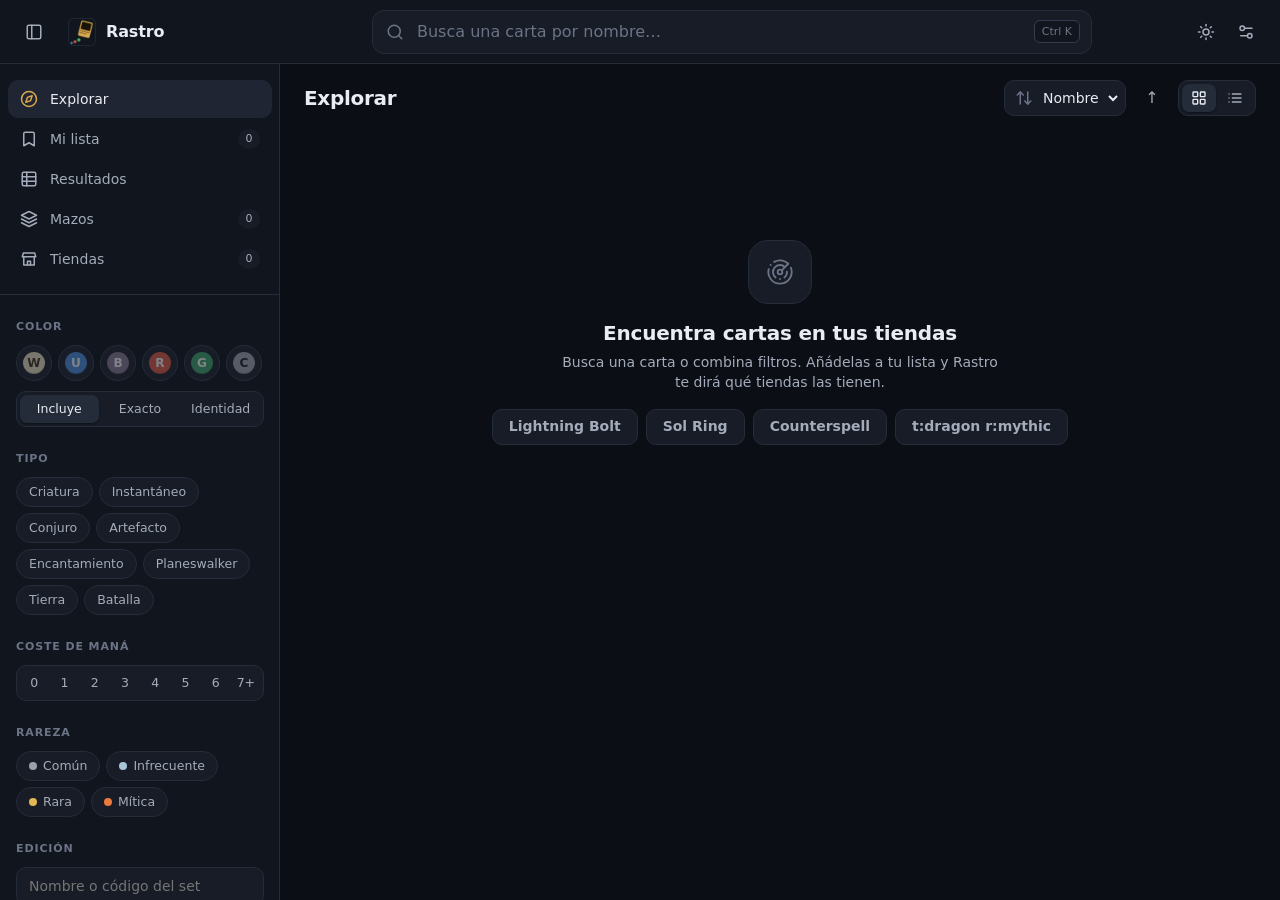
==== ui/index.html @ b7dc813c "Rastro 1.0.0 Desktop app to search Magic cards in specific Cardmarket shops and compare prices: card" ====
<!doctype html>
<html lang="es" data-theme="dark">
<head>
<meta charset="utf-8">
<meta name="viewport" content="width=device-width, initial-scale=1">
<title>Rastro</title>
<link rel="icon" href="logo.png">
<link rel="stylesheet" href="theme.css">
<link rel="stylesheet" href="app.css">
</head>
<body>

<!-- Iconos lineales (estilo Lucide, trazo 2) -->
<svg width="0" height="0" style="position:absolute" aria-hidden="true">
  <defs>
    <symbol id="i-search" viewBox="0 0 24 24"><circle cx="11" cy="11" r="8"/><path d="m21 21-4.3-4.3"/></symbol>
    <symbol id="i-x" viewBox="0 0 24 24"><path d="M18 6 6 18"/><path d="m6 6 12 12"/></symbol>
    <symbol id="i-plus" viewBox="0 0 24 24"><path d="M5 12h14"/><path d="M12 5v14"/></symbol>
    <symbol id="i-check" viewBox="0 0 24 24"><path d="M20 6 9 17l-5-5"/></symbol>
    <symbol id="i-grid" viewBox="0 0 24 24"><rect width="7" height="7" x="3" y="3" rx="1"/><rect width="7" height="7" x="14" y="3" rx="1"/><rect width="7" height="7" x="14" y="14" rx="1"/><rect width="7" height="7" x="3" y="14" rx="1"/></symbol>
    <symbol id="i-list" viewBox="0 0 24 24"><path d="M8 6h13"/><path d="M8 12h13"/><path d="M8 18h13"/><path d="M3 6h.01"/><path d="M3 12h.01"/><path d="M3 18h.01"/></symbol>
    <symbol id="i-sun" viewBox="0 0 24 24"><circle cx="12" cy="12" r="4"/><path d="M12 2v2"/><path d="M12 20v2"/><path d="m4.93 4.93 1.41 1.41"/><path d="m17.66 17.66 1.41 1.41"/><path d="M2 12h2"/><path d="M20 12h2"/><path d="m6.34 17.66-1.41 1.41"/><path d="m19.07 4.93-1.41 1.41"/></symbol>
    <symbol id="i-moon" viewBox="0 0 24 24"><path d="M12 3a6 6 0 0 0 9 9 9 9 0 1 1-9-9Z"/></symbol>
    <symbol id="i-panel" viewBox="0 0 24 24"><rect width="18" height="18" x="3" y="3" rx="2"/><path d="M9 3v18"/></symbol>
    <symbol id="i-compass" viewBox="0 0 24 24"><circle cx="12" cy="12" r="10"/><path d="m16.24 7.76-2.12 6.36-6.36 2.12 2.12-6.36 6.36-2.12z"/></symbol>
    <symbol id="i-bookmark" viewBox="0 0 24 24"><path d="m19 21-7-4-7 4V5a2 2 0 0 1 2-2h10a2 2 0 0 1 2 2v16z"/></symbol>
    <symbol id="i-store" viewBox="0 0 24 24"><path d="M3 9h18l-1.5-5h-15z"/><path d="M5 9v11h14V9"/><path d="M10 20v-5h4v5"/></symbol>
    <symbol id="i-external" viewBox="0 0 24 24"><path d="M15 3h6v6"/><path d="M10 14 21 3"/><path d="M18 13v6a2 2 0 0 1-2 2H5a2 2 0 0 1-2-2V8a2 2 0 0 1 2-2h6"/></symbol>
    <symbol id="i-wifi-off" viewBox="0 0 24 24"><path d="M12 20h.01"/><path d="M8.5 16.43a5 5 0 0 1 7 0"/><path d="M2 8.82a15 15 0 0 1 4.17-2.65"/><path d="M10.66 5c4.01-.36 8.14.9 11.34 3.76"/><path d="M16.85 11.25a10 10 0 0 1 2.22 1.68"/><path d="M5 13a10 10 0 0 1 5.24-2.76"/><path d="m2 2 20 20"/></symbol>
    <symbol id="i-search-x" viewBox="0 0 24 24"><path d="m13.5 8.5-5 5"/><path d="m8.5 8.5 5 5"/><circle cx="11" cy="11" r="8"/><path d="m21 21-4.3-4.3"/></symbol>
    <symbol id="i-flip" viewBox="0 0 24 24"><path d="M3 12a9 9 0 0 1 9-9 9.75 9.75 0 0 1 6.74 2.74L21 8"/><path d="M21 3v5h-5"/><path d="M21 12a9 9 0 0 1-9 9 9.75 9.75 0 0 1-6.74-2.74L3 16"/><path d="M8 16H3v5"/></symbol>
    <symbol id="i-sort" viewBox="0 0 24 24"><path d="m21 16-4 4-4-4"/><path d="M17 20V4"/><path d="m3 8 4-4 4 4"/><path d="M7 4v16"/></symbol>
    <symbol id="i-download" viewBox="0 0 24 24"><path d="M12 15V3"/><path d="M21 15v4a2 2 0 0 1-2 2H5a2 2 0 0 1-2-2v-4"/><path d="m7 10 5 5 5-5"/></symbol>
    <symbol id="i-trash" viewBox="0 0 24 24"><path d="M3 6h18"/><path d="M19 6v14a2 2 0 0 1-2 2H7a2 2 0 0 1-2-2V6"/><path d="M8 6V4a2 2 0 0 1 2-2h4a2 2 0 0 1 2 2v2"/></symbol>
    <symbol id="i-table" viewBox="0 0 24 24"><rect width="18" height="18" x="3" y="3" rx="2"/><path d="M3 9h18"/><path d="M3 15h18"/><path d="M9 3v18"/></symbol>
    <symbol id="i-clipboard" viewBox="0 0 24 24"><rect width="8" height="4" x="8" y="2" rx="1"/><path d="M16 4h2a2 2 0 0 1 2 2v14a2 2 0 0 1-2 2H6a2 2 0 0 1-2-2V6a2 2 0 0 1 2-2h2"/></symbol>
    <symbol id="i-alert" viewBox="0 0 24 24"><path d="m21.73 18-8-14a2 2 0 0 0-3.48 0l-8 14A2 2 0 0 0 4 21h16a2 2 0 0 0 1.73-3"/><path d="M12 9v4"/><path d="M12 17h.01"/></symbol>
    <symbol id="i-camera" viewBox="0 0 24 24"><path d="M14.5 4h-5L7 7H4a2 2 0 0 0-2 2v9a2 2 0 0 0 2 2h16a2 2 0 0 0 2-2V9a2 2 0 0 0-2-2h-3l-2.5-3z"/><circle cx="12" cy="13" r="3"/></symbol>
    <symbol id="i-settings" viewBox="0 0 24 24"><path d="M20 7h-9"/><path d="M14 17H5"/><circle cx="17" cy="17" r="3"/><circle cx="7" cy="7" r="3"/></symbol>
    <symbol id="i-layers" viewBox="0 0 24 24"><path d="m12 2 10 5-10 5L2 7z"/><path d="m2 17 10 5 10-5"/><path d="m2 12 10 5 10-5"/></symbol>
    <symbol id="i-radar" viewBox="0 0 24 24"><path d="M19.07 4.93A10 10 0 0 0 6.99 3.34"/><path d="M4 6h.01"/><path d="M2.29 9.62A10 10 0 1 0 21.31 8.35"/><path d="M16.24 7.76A6 6 0 1 0 8.23 16.67"/><path d="M12 18h.01"/><path d="M17.99 11.66A6 6 0 0 1 15.77 16.67"/><circle cx="12" cy="12" r="2"/><path d="m13.41 10.59 5.66-5.66"/></symbol>
  </defs>
</svg>

<header class="topbar">
  <button class="icon-btn" id="btnSidebar" title="Mostrar/ocultar filtros"><svg class="ic"><use href="#i-panel"/></svg></button>
  <div class="brand">
    <img class="brand-mark" src="logo.png" alt="" aria-hidden="true">
    <span class="brand-name">Rastro</span>
  </div>

  <div class="search" id="search">
    <svg class="ic search-ic"><use href="#i-search"/></svg>
    <input id="q" type="text" autocomplete="off" spellcheck="false"
           placeholder="Busca una carta por nombre…" aria-label="Buscar carta" role="combobox"
           aria-expanded="false" aria-controls="suggest">
    <button class="icon-btn sm" id="qClear" title="Borrar" hidden><svg class="ic"><use href="#i-x"/></svg></button>
    <kbd class="kbd">Ctrl K</kbd>
    <ul class="suggest" id="suggest" role="listbox" hidden></ul>
  </div>

  <div class="top-actions">
    <button class="icon-btn" id="btnTheme" title="Cambiar tema"><svg class="ic"><use href="#i-sun"/></svg></button>
    <button class="icon-btn" id="btnOptions" title="Opciones"><svg class="ic"><use href="#i-settings"/></svg></button>
  </div>
</header>

<div class="layout" id="layout">
  <aside class="sidebar" id="sidebar">
    <nav class="nav">
      <button class="nav-item active" data-view="explore"><svg class="ic"><use href="#i-compass"/></svg>Explorar</button>
      <button class="nav-item" data-view="list"><svg class="ic"><use href="#i-bookmark"/></svg>Mi lista<span class="count" id="countList">0</span></button>
      <button class="nav-item" data-view="results"><svg class="ic"><use href="#i-table"/></svg>Resultados</button>
      <button class="nav-item" data-view="decks"><svg class="ic"><use href="#i-layers"/></svg>Mazos<span class="count" id="countDecks">0</span></button>
      <button class="nav-item" data-view="shops"><svg class="ic"><use href="#i-store"/></svg>Tiendas<span class="count" id="countShops">0</span></button>
    </nav>

    <div class="filters" id="filters">
      <section class="f-group">
        <h3>Color</h3>
        <div class="mana-toggles" id="fColor">
          <button class="mana-btn" data-v="w" title="Blanco"><span class="pip pip-w">W</span></button>
          <button class="mana-btn" data-v="u" title="Azul"><span class="pip pip-u">U</span></button>
          <button class="mana-btn" data-v="b" title="Negro"><span class="pip pip-b">B</span></button>
          <button class="mana-btn" data-v="r" title="Rojo"><span class="pip pip-r">R</span></button>
          <button class="mana-btn" data-v="g" title="Verde"><span class="pip pip-g">G</span></button>
          <button class="mana-btn" data-v="c" title="Incoloro"><span class="pip pip-c">C</span></button>
        </div>
        <div class="seg" id="fColorMode">
          <button data-v="incl" class="on" title="Tiene al menos estos colores">Incluye</button>
          <button data-v="exact" title="Exactamente estos colores">Exacto</button>
          <button data-v="id" title="Identidad de color dentro de estos (Commander)">Identidad</button>
        </div>
      </section>

      <section class="f-group">
        <h3>Tipo</h3>
        <div class="chips-select" id="fType">
          <button data-v="creature">Criatura</button>
          <button data-v="instant">Instantáneo</button>
          <button data-v="sorcery">Conjuro</button>
          <button data-v="artifact">Artefacto</button>
          <button data-v="enchantment">Encantamiento</button>
          <button data-v="planeswalker">Planeswalker</button>
          <button data-v="land">Tierra</button>
          <button data-v="battle">Batalla</button>
        </div>
      </section>

      <section class="f-group">
        <h3>Coste de maná</h3>
        <div class="seg cmc" id="fCmc">
          <button data-v="0">0</button><button data-v="1">1</button><button data-v="2">2</button>
          <button data-v="3">3</button><button data-v="4">4</button><button data-v="5">5</button>
          <button data-v="6">6</button><button data-v="7">7+</button>
        </div>
      </section>

      <section class="f-group">
        <h3>Rareza</h3>
        <div class="chips-select" id="fRarity">
          <button data-v="c"><i class="rdot rar-common"></i>Común</button>
          <button data-v="u"><i class="rdot rar-uncommon"></i>Infrecuente</button>
          <button data-v="r"><i class="rdot rar-rare"></i>Rara</button>
          <button data-v="m"><i class="rdot rar-mythic"></i>Mítica</button>
        </div>
      </section>

      <section class="f-group">
        <h3>Edición</h3>
        <input class="field" id="fSet" list="setList" placeholder="Nombre o código del set">
        <datalist id="setList"></datalist>
      </section>

      <section class="f-group">
        <h3>Legal en formato</h3>
        <select class="field" id="fFormat">
          <option value="">Cualquiera</option>
          <option value="standard">Standard</option>
          <option value="pioneer">Pioneer</option>
          <option value="modern">Modern</option>
          <option value="legacy">Legacy</option>
          <option value="vintage">Vintage</option>
          <option value="commander">Commander</option>
          <option value="pauper">Pauper</option>
        </select>
      </section>
    </div>

    <div class="filters" id="offerFilters" hidden>
      <p class="f-note">Se aplican a todas las cartas de tu lista al buscar en tiendas.</p>
      <section class="f-group">
        <h3>Idioma</h3>
        <div class="chips-select" id="oLang">
          <button data-v="es">Español</button>
          <button data-v="en">Inglés</button>
          <button data-v="fr">Francés</button>
          <button data-v="de">Alemán</button>
          <button data-v="it">Italiano</button>
          <button data-v="pt">Portugués</button>
          <button data-v="ja">Japonés</button>
        </div>
      </section>
      <section class="f-group">
        <h3>Estado mínimo</h3>
        <div class="seg" id="oCond">
          <button data-v="" class="on">Todos</button><button data-v="NM" title="Near Mint">NM</button>
          <button data-v="EX" title="Excellent">EX</button><button data-v="GD" title="Good">GD</button>
          <button data-v="LP" title="Light Played">LP</button><button data-v="PL" title="Played">PL</button>
        </div>
      </section>
      <section class="f-group">
        <h3>Foil</h3>
        <div class="seg" id="oFoil">
          <button data-v="" class="on">Da igual</button><button data-v="si">Solo foil</button><button data-v="no">Sin foil</button>
        </div>
      </section>
      <section class="f-group">
        <h3>Precio máximo por carta</h3>
        <div class="money"><input class="field" id="oMax" inputmode="decimal" placeholder="Sin límite"><span>€</span></div>
      </section>
    </div>
  </aside>

  <main class="content" id="content">
    <div class="toolbar">
      <div class="toolbar-left">
        <h1 class="view-title" id="viewTitle">Explorar</h1>
        <span class="result-count" id="resultCount"></span>
      </div>
      <div class="toolbar-right">
        <label class="sort">
          <svg class="ic"><use href="#i-sort"/></svg>
          <select id="sort" aria-label="Ordenar">
            <option value="name">Nombre</option>
            <option value="cmc">Coste</option>
            <option value="eur">Precio</option>
            <option value="released">Fecha</option>
          </select>
        </label>
        <button class="icon-btn" id="sortDir" title="Invertir orden">↑</button>
        <div class="seg view-toggle">
          <button data-v="grid" class="on" title="Rejilla"><svg class="ic"><use href="#i-grid"/></svg></button>
          <button data-v="rows" title="Lista compacta"><svg class="ic"><use href="#i-list"/></svg></button>
        </div>
      </div>
    </div>
    <div class="active-chips" id="activeChips"></div>
    <div class="runbar" id="runBar" hidden>
      <div class="runbar-top">
        <span class="spinner" aria-hidden="true"></span>
        <span class="runbar-text" id="runText">Preparando…</span>
        <span class="runbar-count" id="runCount"></span>
        <button class="btn sm" id="btnStop">Parar</button>
      </div>
      <div class="progress"><i id="runProgress"></i></div>
      <div class="run-alert" id="runAlert" hidden></div>
      <div class="run-shops" id="runShops"></div>
      <p class="runbar-hint">Las páginas se leen en <span class="nav-name">tu navegador</span>, en una ventana minimizada de Rastro que se cierra al terminar. Puedes seguir usándolo con normalidad. Si sale una verificación, la ventana aparecerá para que la marques.</p>
    </div>

    <div class="scroller" id="scroller">
      <div class="results grid" id="results"></div>
      <div class="sentinel" id="sentinel"></div>
    </div>
  </main>

  <aside class="detail" id="detail" aria-hidden="true">
    <div class="detail-inner" id="detailBody"></div>
  </aside>
</div>

<div class="scrim" id="scrim"></div>
<div class="foto-preview skel" id="fotoPreview" hidden aria-hidden="true"></div>

<dialog class="modal" id="pasteDlg">
  <form method="dialog" class="modal-body" id="pasteForm">
    <header class="modal-head">
      <h2>Pegar lista de cartas</h2>
      <button class="icon-btn" value="cancel" formnovalidate title="Cerrar"><svg class="ic"><use href="#i-x"/></svg></button>
    </header>
    <p class="modal-note">Una carta por línea o una decklist con cantidades. Formatos válidos: <code>Lightning Bolt</code>, <code>4 Lightning Bolt</code>, <code>4x Sol Ring</code>, <code>1 Fire // Ice (MH2) 290</code>. Las líneas <code>Sideboard</code>, <code>Deck</code> y los comentarios se ignoran.</p>
    <textarea class="field area" id="pasteText" rows="12" spellcheck="false" placeholder="4 Lightning Bolt&#10;2 Counterspell&#10;1 Sol Ring (C21) 263"></textarea>
    <div class="paste-status" id="pasteStatus" aria-live="polite"></div>
    <footer class="modal-foot">
      <label class="check"><input type="checkbox" id="pasteReplace">Reemplazar mi lista actual</label>
      <button class="btn primary" id="pasteGo" value="default"><svg class="ic"><use href="#i-plus"/></svg>Añadir cartas</button>
    </footer>
  </form>
</dialog>
<dialog class="modal" id="setupDlg">
  <div class="modal-body">
    <header class="modal-head"><h2>Primeros pasos</h2></header>
    <p class="setup-warn" id="setupWhy" hidden></p>
    <p class="modal-note">Rastro lee Cardmarket a través de tu navegador (<span class="nav-name">tu navegador</span>) con una pequeña extensión. Instálala una vez siguiendo estos pasos.</p>
    <p class="setup-warn" id="setupWarn" hidden>Tu navegador predeterminado (<span class="nav-name"></span>) no admite la extensión. Instala Chrome, Edge o Brave (Edge ya viene con Windows), ponlo como navegador predeterminado y vuelve a abrir Rastro.</p>
    <ol class="setup-steps">
      <li><b>Descarga la extensión.</b> Elige dónde guardarla (por ejemplo, Documentos); se creará la carpeta <code>Rastro-extension</code>. No la borres después: <span class="nav-name">tu navegador</span> la usa desde ahí.
        <button class="btn sm" id="setupFolder"><svg class="ic"><use href="#i-download"/></svg>Descargar extensión</button>
        <span class="setup-saved" id="setupSaved"></span></li>
      <li><b>Abre las extensiones de <span class="nav-name">tu navegador</span>.</b> Copia la dirección, pégala en la barra de direcciones de <span class="nav-name">tu navegador</span> y pulsa Intro. (Los navegadores no dejan que otras apps abran esa página.)
        <button class="btn sm" id="setupCopy"><svg class="ic"><use href="#i-clipboard"/></svg>Copiar <span class="nav-ext"></span></button></li>
      <li><b>Activa el Modo desarrollador</b> (un interruptor en esa misma página).</li>
      <li><b>Pulsa «Cargar descomprimida»</b> (en Edge, «Cargar desempaquetada») y elige la carpeta <code>Rastro-extension</code> que guardaste en el paso 1.</li>
      <li><b>Prueba que funciona.</b> Se abrirá una pestaña de Cardmarket en <span class="nav-name">tu navegador</span>; si sale una verificación, márcala.
        <button class="btn sm" id="setupTest"><svg class="ic"><use href="#i-check"/></svg>Probar</button></li>
    </ol>
    <div class="paste-status" id="setupStatus" aria-live="polite"></div>
    <footer class="modal-foot">
      <button class="btn sm ghost" id="setupSkip">Omitir por ahora</button>
      <button class="btn primary" id="setupGo" disabled>Continuar</button>
    </footer>
  </div>
</dialog>
<dialog class="modal" id="deckDlg">
  <form method="dialog" class="modal-body" id="deckForm">
    <header class="modal-head">
      <h2 id="deckDlgTitle">Nuevo mazo</h2>
      <button class="icon-btn" value="cancel" formnovalidate title="Cerrar"><svg class="ic"><use href="#i-x"/></svg></button>
    </header>
    <div class="deck-dlg-row">
      <label class="deck-dlg-field">Nombre<input class="field" id="deckDlgName" placeholder="Por ejemplo, Atraxa superfriends"></label>
      <label class="deck-dlg-field">Formato<select class="field" id="deckDlgFormat">
        <option value="commander">Commander</option><option value="brawl">Brawl</option><option value="standard">Standard</option>
        <option value="pioneer">Pioneer</option><option value="modern">Modern</option><option value="legacy">Legacy</option>
        <option value="vintage">Vintage</option><option value="pauper">Pauper</option><option value="limited">Limitado</option><option value="casual">Casual</option>
      </select></label>
    </div>
    <p class="modal-note">Lista opcional: pega el <b>enlace de un mazo público de Moxfield</b> y se importa entero (nombre, formato, comandante y banquillo), o pega la lista de Moxfield, Archidekt, Arena o MTGO. Las secciones <code>Commander</code>, <code>Deck</code> y <code>Sideboard</code> (o <code>SB:</code>) se respetan. También puedes dejarla vacía y añadir cartas después.</p>
    <textarea class="field area" id="deckDlgText" rows="10" spellcheck="false" placeholder="https://moxfield.com/decks/…&#10;&#10;o la lista:&#10;Commander&#10;1 Atraxa, Praetors' Voice&#10;&#10;Deck&#10;1 Sol Ring (C21) 263&#10;1 Command Tower"></textarea>
    <div class="paste-status" id="deckDlgStatus" aria-live="polite"></div>
    <footer class="modal-foot">
      <span></span>
      <button class="btn primary" id="deckDlgGo" value="default"><svg class="ic"><use href="#i-plus"/></svg>Crear mazo</button>
    </footer>
  </form>
</dialog>
<dialog class="modal" id="optDlg">
  <form method="dialog" class="modal-body" id="optForm">
    <header class="modal-head">
      <h2>Opciones</h2>
      <button class="icon-btn" value="cancel" formnovalidate title="Cerrar"><svg class="ic"><use href="#i-x"/></svg></button>
    </header>
    <section class="opt-group">
      <h3>Búsqueda en tiendas</h3>
      <label class="opt"><span>Pausa entre páginas<small>Mínimo 1,5 s. Más pausa es más lento, pero Cardmarket pedirá ir despacio menos veces.</small></span>
        <span class="opt-num"><input class="field" id="optPausa" type="number" min="1.5" max="30" step="0.5"> s</span></label>
      <label class="opt"><span>Esperar a la extensión<small>Si en este tiempo no contesta, la búsqueda se para y se abren los primeros pasos.</small></span>
        <span class="opt-num"><input class="field" id="optEspera" type="number" min="10" max="120" step="5"> s</span></label>
      <label class="opt"><span>Ver la ventana de búsqueda<small>Desactivado, la ventana del navegador queda minimizada y solo aparece si hay verificación.</small></span>
        <input type="checkbox" class="opt-check" id="optVer"></label>
    </section>
    <section class="opt-group">
      <h3>Caché</h3>
      <label class="opt"><span>Recordar páginas leídas<small>Lo consultado en este tiempo no se vuelve a pedir. 0 = siempre datos frescos.</small></span>
        <span class="opt-num"><input class="field" id="optCache" type="number" min="0" max="72" step="1"> h</span></label>
      <div class="opt"><span>Vaciar caché<small>Borra las páginas guardadas; la próxima búsqueda las pedirá de nuevo.</small></span>
        <button type="button" class="btn sm" id="optClear"><svg class="ic"><use href="#i-trash"/></svg>Vaciar</button></div>
    </section>
    <section class="opt-group">
      <h3>Extensión</h3>
      <div class="opt"><span>Primeros pasos<small>Vuelve a descargar, instalar o probar la extensión (por ejemplo, tras actualizar Rastro).</small></span>
        <button type="button" class="btn sm" id="optSetup">Abrir</button></div>
    </section>
    <footer class="modal-foot">
      <span class="opt-version"><span id="optVersion"></span><button type="button" class="btn sm ghost" id="optReset">Valores por defecto</button></span>
      <button class="btn primary" value="default">Hecho</button>
    </footer>
  </form>
</dialog>
<div class="toast" id="toast" role="status"></div>

<script src="app.js"></script>
<script src="mazos.js"></script>
</body>
</html>
---- ui/theme.css ----
/* Rastro: tokens de diseño. Cambia aquí colores, fuentes, radios y espaciados. */

:root {
  /* Tipografía */
  --font: "Inter", "Segoe UI Variable Text", "Segoe UI", system-ui, sans-serif;
  --font-display: "Inter Display", "Segoe UI Variable Display", "Segoe UI", system-ui, sans-serif;
  --fs-xs: 11px;
  --fs-sm: 12.5px;
  --fs-md: 14px;
  --fs-lg: 16px;
  --fs-xl: 20px;
  --fs-2xl: 28px;

  /* Espaciado (sistema de 8 px, con medio paso de 4) */
  --s-1: 4px;
  --s-2: 8px;
  --s-3: 16px;
  --s-4: 24px;
  --s-5: 32px;
  --s-6: 48px;

  /* Radios */
  --r-sm: 6px;
  --r-md: 10px;
  --r-lg: 12px;
  --r-pill: 999px;

  /* Medidas de layout */
  --topbar-h: 64px;
  --sidebar-w: 280px;
  --detail-w: 420px;
  --card-min: 180px;

  /* Movimiento */
  --ease: cubic-bezier(.2, .8, .2, 1);
  --t-fast: 120ms;
  --t-med: 220ms;

  /* Colores de maná: solo para pips, chips de filtro y detalles */
  --mana-w: #f1e6c4;
  --mana-w-ink: #3b3320;
  --mana-u: #4b8fe2;
  --mana-b: #8a7a96;
  --mana-r: #e45b43;
  --mana-g: #3ea96c;
  --mana-c: #a3a8b3;

  /* Rarezas */
  --rar-common: #9aa1ad;
  --rar-uncommon: #a9c4d8;
  --rar-rare: #e2b754;
  --rar-mythic: #ec7a3c;

  /* Estado de legalidad */
  --ok: #3ea96c;
  --warn: #e2b754;
  --bad: #e45b43;
}

/* Tema oscuro (por defecto) */
:root,
:root[data-theme="dark"] {
  color-scheme: dark;
  --bg: #0b0e14;
  --surface-1: #11151d;
  --surface-2: #171c26;
  --surface-3: #1f2532;
  --surface-hover: #242b39;
  --border: #252c3a;
  --border-strong: #343d4f;
  --text: #e9ecf2;
  --text-2: #a4acbb;
  --text-3: #6b7486;
  --accent: #d9a94e;          /* oro de coleccionista */
  --accent-ink: #1a1408;
  --accent-soft: rgba(217, 169, 78, .14);
  --focus: rgba(217, 169, 78, .45);
  --shadow-sm: 0 1px 2px rgba(0, 0, 0, .4);
  --shadow-md: 0 6px 18px rgba(0, 0, 0, .35), 0 1px 3px rgba(0, 0, 0, .4);
  --shadow-lg: 0 18px 48px rgba(0, 0, 0, .55), 0 2px 6px rgba(0, 0, 0, .4);
  --skeleton-a: #161b24;
  --skeleton-b: #202736;
  --scrim: rgba(4, 6, 10, .6);
}

/* Tema claro */
:root[data-theme="light"] {
  color-scheme: light;
  --bg: #f4f5f8;
  --surface-1: #ffffff;
  --surface-2: #f7f8fb;
  --surface-3: #eceef3;
  --surface-hover: #e6e9f0;
  --border: #e1e4eb;
  --border-strong: #cdd2dc;
  --text: #141821;
  --text-2: #4f5869;
  --text-3: #8a93a3;
  --accent: #a87516;
  --accent-ink: #ffffff;
  --accent-soft: rgba(168, 117, 22, .12);
  --focus: rgba(168, 117, 22, .4);
  --shadow-sm: 0 1px 2px rgba(16, 24, 40, .06);
  --shadow-md: 0 6px 18px rgba(16, 24, 40, .08), 0 1px 3px rgba(16, 24, 40, .08);
  --shadow-lg: 0 18px 48px rgba(16, 24, 40, .16), 0 2px 6px rgba(16, 24, 40, .08);
  --skeleton-a: #eceef3;
  --skeleton-b: #f6f7fa;
  --scrim: rgba(20, 24, 33, .35);
  --mana-w: #efe2b8;
  --rar-common: #6f7684;
  --rar-uncommon: #6f8ea6;
}
---- ui/app.css ----
/* Componentes y layout. Los valores salen de theme.css. */

* { box-sizing: border-box; }
html, body { height: 100%; margin: 0; }
body {
  background: var(--bg);
  color: var(--text);
  font: 400 var(--fs-md)/1.45 var(--font);
  -webkit-font-smoothing: antialiased;
  overflow: hidden;
  transition: background var(--t-med) var(--ease), color var(--t-med) var(--ease);
}
button, input, select { font: inherit; color: inherit; }
button { cursor: pointer; background: none; border: 0; padding: 0; }
:focus-visible { outline: 2px solid var(--focus); outline-offset: 2px; border-radius: var(--r-sm); }
[hidden] { display: none !important; }

.ic { width: 18px; height: 18px; flex: none; fill: none; stroke: currentColor; stroke-width: 2; stroke-linecap: round; stroke-linejoin: round; }

::-webkit-scrollbar { width: 10px; height: 10px; }
::-webkit-scrollbar-thumb { background: var(--surface-3); border-radius: 10px; border: 2px solid transparent; background-clip: padding-box; }
::-webkit-scrollbar-thumb:hover { background: var(--border-strong); background-clip: padding-box; }

/* ---------- Topbar ---------- */
.topbar {
  height: var(--topbar-h);
  display: flex; align-items: center; gap: var(--s-3);
  padding: 0 var(--s-3);
  border-bottom: 1px solid var(--border);
  background: var(--surface-1);
  position: relative; z-index: 20;
}
.brand { display: flex; align-items: center; gap: 10px; min-width: calc(var(--sidebar-w) - 72px); }
.brand-name { font: 650 var(--fs-lg)/1 var(--font-display); letter-spacing: -.01em; }
.brand-mark { width: 28px; height: 28px; display: block; }

.icon-btn {
  width: 36px; height: 36px; border-radius: var(--r-md);
  display: inline-grid; place-items: center; color: var(--text-2);
  transition: background var(--t-fast), color var(--t-fast);
}
.icon-btn:hover { background: var(--surface-hover); color: var(--text); }
.icon-btn.sm { width: 28px; height: 28px; border-radius: var(--r-sm); }

.search { flex: 1; max-width: 720px; position: relative; display: flex; align-items: center; margin: 0 auto; }
.search input {
  width: 100%; height: 44px;
  padding: 0 96px 0 44px;
  border-radius: var(--r-lg);
  background: var(--surface-2);
  border: 1px solid var(--border);
  font-size: var(--fs-lg);
  transition: border-color var(--t-fast), background var(--t-fast), box-shadow var(--t-fast);
}
.search input::placeholder { color: var(--text-3); }
.search input:hover { border-color: var(--border-strong); }
.search input:focus { outline: none; border-color: var(--accent); background: var(--surface-1); box-shadow: 0 0 0 4px var(--accent-soft); }
.search-ic { position: absolute; left: 14px; color: var(--text-3); pointer-events: none; }
#qClear { position: absolute; right: 64px; }
.kbd {
  position: absolute; right: 12px;
  font: 500 var(--fs-xs)/1 var(--font); color: var(--text-3);
  padding: 5px 7px; border-radius: var(--r-sm);
  border: 1px solid var(--border-strong); background: var(--surface-1);
}
.suggest {
  position: absolute; top: calc(100% + 6px); left: 0; right: 0;
  list-style: none; margin: 0; padding: var(--s-1);
  background: var(--surface-2); border: 1px solid var(--border-strong);
  border-radius: var(--r-lg); box-shadow: var(--shadow-lg);
  animation: pop var(--t-med) var(--ease);
}
.suggest li {
  padding: 9px 12px; border-radius: var(--r-sm); cursor: pointer;
  display: flex; align-items: center; gap: 10px; color: var(--text-2);
}
.suggest li .ic { width: 15px; height: 15px; color: var(--text-3); }
.suggest li b { color: var(--text); font-weight: 600; }
.suggest li.on, .suggest li:hover { background: var(--surface-hover); color: var(--text); }
.top-actions { display: flex; gap: var(--s-1); }

/* ---------- Layout ---------- */
.layout {
  height: calc(100% - var(--topbar-h));
  display: grid;
  grid-template-columns: var(--sidebar-w) minmax(0, 1fr) 0;
  transition: grid-template-columns var(--t-med) var(--ease);
}
.sidebar { grid-column: 1; }
.content { grid-column: 2; }
.detail { grid-column: 3; }
body.no-sidebar .layout { grid-template-columns: 0 minmax(0, 1fr) 0; }
body.detail-open .layout { grid-template-columns: var(--sidebar-w) minmax(0, 1fr) var(--detail-w); }
body.no-sidebar.detail-open .layout { grid-template-columns: 0 minmax(0, 1fr) var(--detail-w); }

/* ---------- Sidebar ---------- */
.sidebar {
  overflow: hidden auto; min-width: 0;
  background: var(--surface-1);
  border-right: 1px solid var(--border);
}
body.no-sidebar .sidebar { border-right-color: transparent; }
.nav { padding: var(--s-3) var(--s-2) var(--s-2); display: grid; gap: 2px; width: var(--sidebar-w); }
.nav-item {
  display: flex; align-items: center; gap: 12px;
  height: 38px; padding: 0 12px; border-radius: var(--r-md);
  color: var(--text-2); font-weight: 500; text-align: left;
  transition: background var(--t-fast), color var(--t-fast);
}
.nav-item:hover { background: var(--surface-hover); color: var(--text); }
.nav-item.active { background: var(--surface-3); color: var(--text); }
.nav-item.active .ic { color: var(--accent); }
.nav-item .count {
  margin-left: auto; min-width: 22px; padding: 2px 7px; border-radius: var(--r-pill);
  background: var(--surface-2); color: var(--text-2); font-size: var(--fs-xs); text-align: center;
  font-variant-numeric: tabular-nums;
}
.filters { padding: var(--s-2) var(--s-3) var(--s-5); width: var(--sidebar-w); border-top: 1px solid var(--border); margin-top: var(--s-2); }
.f-group { padding: var(--s-3) 0 var(--s-2); }
.f-group h3 {
  margin: 0 0 10px; font-size: var(--fs-xs); font-weight: 600;
  text-transform: uppercase; letter-spacing: .08em; color: var(--text-3);
}
.mana-toggles { display: flex; gap: 6px; margin-bottom: 10px; }
.mana-btn {
  width: 36px; height: 36px; border-radius: 50%;
  display: grid; place-items: center;
  background: var(--surface-2); border: 1px solid var(--border);
  transition: transform var(--t-fast) var(--ease), border-color var(--t-fast), background var(--t-fast);
}
.mana-btn .pip { opacity: .45; transition: opacity var(--t-fast); }
.mana-btn:hover { transform: translateY(-1px); border-color: var(--border-strong); }
.mana-btn:hover .pip { opacity: .8; }
.mana-btn.on { border-color: var(--text-2); background: var(--surface-3); }
.mana-btn.on .pip { opacity: 1; }

.seg { display: flex; background: var(--surface-2); border: 1px solid var(--border); border-radius: var(--r-md); padding: 3px; gap: 2px; }
.seg button {
  flex: 1; height: 28px; padding: 0 8px; border-radius: 7px;
  color: var(--text-2); font-size: var(--fs-sm); font-weight: 500;
  display: inline-grid; place-items: center;
  transition: background var(--t-fast), color var(--t-fast);
}
.seg button:hover { color: var(--text); }
.seg button.on { background: var(--surface-hover); color: var(--text); box-shadow: var(--shadow-sm); }
.seg.cmc button { padding: 0; font-variant-numeric: tabular-nums; }

.chips-select { display: flex; flex-wrap: wrap; gap: 6px; }
.chips-select button {
  height: 30px; padding: 0 12px; border-radius: var(--r-pill);
  border: 1px solid var(--border); background: var(--surface-2);
  color: var(--text-2); font-size: var(--fs-sm); font-weight: 500;
  display: inline-flex; align-items: center; gap: 6px;
  transition: all var(--t-fast);
}
.chips-select button:hover { border-color: var(--border-strong); color: var(--text); }
.chips-select button.on { border-color: var(--accent); color: var(--text); background: var(--accent-soft); }
.rdot { width: 8px; height: 8px; border-radius: 50%; display: inline-block; }
.rar-common { background: var(--rar-common); }
.rar-uncommon { background: var(--rar-uncommon); }
.rar-rare { background: var(--rar-rare); }
.rar-mythic { background: var(--rar-mythic); }

.field {
  width: 100%; height: 38px; padding: 0 12px;
  background: var(--surface-2); border: 1px solid var(--border); border-radius: var(--r-md);
  transition: border-color var(--t-fast);
}
.field:hover { border-color: var(--border-strong); }
.field:focus { outline: none; border-color: var(--accent); box-shadow: 0 0 0 3px var(--accent-soft); }
select.field { appearance: none; background-image: linear-gradient(45deg, transparent 50%, var(--text-3) 50%), linear-gradient(-45deg, transparent 50%, var(--text-3) 50%); background-position: right 16px top 17px, right 11px top 17px; background-size: 5px 5px; background-repeat: no-repeat; }

/* ---------- Pips de coste ---------- */
.pip {
  --pip: 18px;
  width: var(--pip); height: var(--pip); border-radius: 50%;
  display: inline-grid; place-items: center; flex: none;
  font: 700 calc(var(--pip) * .55)/1 var(--font); color: #fff;
  background: var(--mana-c); box-shadow: inset 0 -1px 0 rgba(0,0,0,.25);
  vertical-align: -3px;
}
.pip-w { background: var(--mana-w); color: var(--mana-w-ink); }
.pip-u { background: var(--mana-u); }
.pip-b { background: var(--mana-b); }
.pip-r { background: var(--mana-r); }
.pip-g { background: var(--mana-g); }
.pip-c, .pip-n { background: var(--mana-c); color: #1b1e24; }
.pip-t { background: var(--surface-3); color: var(--text); box-shadow: inset 0 0 0 1px var(--border-strong); }
.mana-btn .pip { --pip: 22px; }
.cost { display: inline-flex; gap: 2px; align-items: center; }

/* ---------- Content ---------- */
.content { display: flex; flex-direction: column; min-width: 0; min-height: 0; }
.toolbar {
  display: flex; align-items: center; justify-content: space-between; gap: var(--s-3);
  padding: var(--s-3) var(--s-4) var(--s-2);
}
.toolbar-left { display: flex; align-items: baseline; gap: 12px; min-width: 0; }
.view-title { margin: 0; font: 650 var(--fs-xl)/1.2 var(--font-display); letter-spacing: -.015em; }
.result-count { color: var(--text-3); font-size: var(--fs-sm); font-variant-numeric: tabular-nums; white-space: nowrap; }
.toolbar-right { display: flex; align-items: center; gap: var(--s-2); }
.sort {
  display: flex; align-items: center; gap: 6px; height: 36px; padding: 0 4px 0 10px;
  background: var(--surface-2); border: 1px solid var(--border); border-radius: var(--r-md); color: var(--text-3);
}
.sort select { background: transparent; border: 0; height: 100%; color: var(--text); padding-right: 6px; cursor: pointer; }
.sort select:focus { outline: none; }
.sort option { background: var(--surface-2); }
#sortDir { font-size: var(--fs-lg); }
.view-toggle button { width: 34px; padding: 0; }
.view-toggle .ic { width: 16px; height: 16px; }

.active-chips { display: flex; flex-wrap: wrap; gap: 6px; padding: 0 var(--s-4); }
.active-chips:not(:empty) { padding-bottom: var(--s-2); }
.chip {
  display: inline-flex; align-items: center; gap: 6px;
  height: 28px; padding: 0 6px 0 10px; border-radius: var(--r-pill);
  background: var(--surface-2); border: 1px solid var(--border);
  font-size: var(--fs-sm); color: var(--text-2);
  animation: pop var(--t-med) var(--ease);
}
.chip .pip { --pip: 14px; }
.chip button { width: 20px; height: 20px; border-radius: 50%; display: grid; place-items: center; color: var(--text-3); }
.chip button:hover { background: var(--surface-hover); color: var(--text); }
.chip button .ic { width: 12px; height: 12px; }
.chip.clear { padding: 0 12px; color: var(--text-3); background: transparent; border-style: dashed; cursor: pointer; }
.chip.clear:hover { color: var(--text); border-color: var(--border-strong); }

.scroller { flex: 1; overflow: auto; padding: var(--s-2) var(--s-4) var(--s-5); scroll-behavior: smooth; }
.sentinel { height: 1px; }

/* Rejilla */
.results.grid {
  display: grid; gap: var(--s-3);
  grid-template-columns: repeat(auto-fill, minmax(var(--card-min), 1fr));
}
.card {
  position: relative; cursor: pointer; border-radius: var(--r-lg);
  animation: rise var(--t-med) var(--ease) both;
  animation-delay: calc(min(var(--i, 0), 20) * 18ms);
}
.card .art {
  aspect-ratio: 63 / 88; border-radius: var(--r-lg); overflow: hidden; position: relative;
  background: var(--surface-2);
  box-shadow: var(--shadow-sm);
  transition: transform var(--t-med) var(--ease), box-shadow var(--t-med) var(--ease);
}
.card img { width: 100%; height: 100%; object-fit: cover; display: block; opacity: 0; transition: opacity var(--t-med); }
.card img.loaded { opacity: 1; }
.card:hover .art, .card:focus-visible .art { transform: translateY(-4px) scale(1.015); box-shadow: var(--shadow-lg); }
.card.selected .art { box-shadow: 0 0 0 2px var(--accent), var(--shadow-md); }
.card .meta { padding: 10px 2px 0; display: grid; gap: 2px; }
.card .name { font-weight: 600; white-space: nowrap; overflow: hidden; text-overflow: ellipsis; }
.card .sub { display: flex; align-items: center; gap: 6px; color: var(--text-3); font-size: var(--fs-sm); }
.card .sub .set { white-space: nowrap; overflow: hidden; text-overflow: ellipsis; min-width: 0; }
.card, .card .meta, .card .sub, .card .name { min-width: 0; }
.card .price { margin-left: auto; color: var(--text-2); font-variant-numeric: tabular-nums; white-space: nowrap; }
.add-btn {
  position: absolute; top: 8px; right: 8px; z-index: 2;
  width: 32px; height: 32px; border-radius: 50%;
  display: grid; place-items: center;
  background: rgba(10, 12, 18, .72); color: #fff; backdrop-filter: blur(6px);
  opacity: 0; transform: scale(.9);
  transition: opacity var(--t-fast), transform var(--t-fast) var(--ease), background var(--t-fast);
}
.add-btn .ic { width: 16px; height: 16px; }
.card:hover .add-btn, .add-btn.in { opacity: 1; transform: scale(1); }
.add-btn:hover { background: rgba(10, 12, 18, .9); }
.add-btn.in { background: var(--accent); color: var(--accent-ink); }

/* Lista compacta */
.results.rows { display: grid; gap: 2px; }
.results.rows .card {
  display: grid; align-items: center; gap: var(--s-3);
  grid-template-columns: 44px minmax(160px, 2fr) minmax(70px, auto) minmax(120px, 2fr) minmax(110px, 1.4fr) 70px auto 36px;
  padding: 6px 10px; border-radius: var(--r-md);
  transition: background var(--t-fast);
}
.results.rows .card:hover { background: var(--surface-2); }
.results.rows .card.selected { background: var(--surface-3); }
.results.rows .art { width: 44px; height: 32px; aspect-ratio: auto; border-radius: var(--r-sm); }
.results.rows .card:hover .art { transform: none; box-shadow: none; }
.results.rows .add-btn { position: static; opacity: 1; transform: none; background: transparent; color: var(--text-3); }
.results.rows .add-btn:hover { background: var(--surface-hover); color: var(--text); }
.results.rows .add-btn.in { background: var(--accent-soft); color: var(--accent); }
.results.rows .meta { display: contents; }
.results.rows .name { padding: 0; }
.results.rows .type, .results.rows .setcol { color: var(--text-2); font-size: var(--fs-sm); white-space: nowrap; overflow: hidden; text-overflow: ellipsis; }
.results.rows .sub { display: none; }
.results.grid .row-only { display: none; }
.results.rows .price-col { text-align: right; color: var(--text-2); font-variant-numeric: tabular-nums; }

/* Skeletons */
.skel { background: linear-gradient(100deg, var(--skeleton-a) 30%, var(--skeleton-b) 50%, var(--skeleton-a) 70%); background-size: 300% 100%; animation: shimmer 1.4s linear infinite; }
.card.skeleton { cursor: default; animation: none; }
.card.skeleton .line { height: 12px; border-radius: 6px; margin-top: 10px; }
.card.skeleton .line.short { width: 55%; margin-top: 8px; }
.results.rows .card.skeleton .line { margin: 0; }

/* Estados vacíos */
.empty {
  grid-column: 1 / -1; display: grid; justify-items: center; text-align: center;
  padding: 12vh var(--s-4) var(--s-5); color: var(--text-2);
  animation: rise var(--t-med) var(--ease);
}
.empty .badge {
  width: 64px; height: 64px; border-radius: 20px; display: grid; place-items: center;
  background: var(--surface-2); border: 1px solid var(--border); color: var(--text-3);
  margin-bottom: var(--s-3);
}
.empty .badge .ic { width: 28px; height: 28px; stroke-width: 1.6; }
.empty h2 { margin: 0 0 6px; font: 650 var(--fs-xl)/1.3 var(--font-display); color: var(--text); letter-spacing: -.01em; }
.empty p { margin: 0 0 var(--s-3); max-width: 440px; }
.empty .suggestions { display: flex; flex-wrap: wrap; gap: var(--s-2); justify-content: center; }
.btn {
  height: 36px; padding: 0 16px; border-radius: var(--r-md);
  display: inline-flex; align-items: center; gap: 8px; font-weight: 550;
  background: var(--surface-2); border: 1px solid var(--border);
  transition: background var(--t-fast), border-color var(--t-fast), transform var(--t-fast);
}
.btn:hover { background: var(--surface-hover); border-color: var(--border-strong); }
.btn:active { transform: translateY(1px); }
.btn.primary { background: var(--accent); border-color: transparent; color: var(--accent-ink); }
.btn.primary:hover { filter: brightness(1.08); background: var(--accent); }
.btn .ic { width: 16px; height: 16px; }
.btn.block { width: 100%; justify-content: center; height: 42px; }

/* ---------- Detalle ---------- */
.detail {
  overflow: hidden auto; min-width: 0;
  background: var(--surface-1); border-left: 1px solid var(--border);
}
body:not(.detail-open) .detail { border-left-color: transparent; }
.detail-inner { width: var(--detail-w); padding: var(--s-3) var(--s-4) var(--s-5); animation: fade var(--t-med) var(--ease); }
.detail-head { display: flex; justify-content: flex-end; gap: var(--s-1); margin-bottom: var(--s-2); }
.detail-img {
  position: relative; width: 100%; max-width: 340px; margin: 0 auto var(--s-4);
  aspect-ratio: 63 / 88; border-radius: 16px; overflow: hidden;
  box-shadow: var(--shadow-lg);
}
.detail-img img { width: 100%; height: 100%; object-fit: cover; display: block; opacity: 0; transition: opacity var(--t-med); }
.detail-img img.loaded { opacity: 1; }
.d-title { display: flex; align-items: flex-start; gap: var(--s-2); justify-content: space-between; }
.d-title h2 { margin: 0; font: 650 var(--fs-xl)/1.25 var(--font-display); letter-spacing: -.015em; }
.d-title .cost .pip { --pip: 20px; }
.d-type { color: var(--text-2); margin: 6px 0 var(--s-3); }
.d-text {
  background: var(--surface-2); border: 1px solid var(--border); border-radius: var(--r-lg);
  padding: var(--s-3); line-height: 1.6;
}
.d-text p { margin: 0 0 8px; }
.d-text p:last-child { margin: 0; }
.d-text .pip { --pip: 16px; }
.d-text .flavor { color: var(--text-3); font-style: italic; }
.d-text .pt { text-align: right; font-weight: 650; font-variant-numeric: tabular-nums; }
.d-face + .d-face { margin-top: var(--s-3); padding-top: var(--s-3); border-top: 1px solid var(--border); }
.d-section { margin-top: var(--s-4); }
.d-section h3 { margin: 0 0 10px; font-size: var(--fs-xs); font-weight: 600; text-transform: uppercase; letter-spacing: .08em; color: var(--text-3); }
.d-facts { display: grid; grid-template-columns: auto 1fr; gap: 8px var(--s-3); font-size: var(--fs-sm); }
.d-facts dt { color: var(--text-3); }
.d-facts dd { margin: 0; display: flex; align-items: center; gap: 6px; }
.legal { display: grid; grid-template-columns: 1fr 1fr; gap: 6px; }
.legal div {
  display: flex; justify-content: space-between; align-items: center;
  padding: 7px 10px; border-radius: var(--r-sm); background: var(--surface-2); font-size: var(--fs-sm);
}
.legal span { font-size: var(--fs-xs); font-weight: 600; padding: 2px 8px; border-radius: var(--r-pill); }
.legal .legal-ok { color: var(--ok); background: color-mix(in srgb, var(--ok) 14%, transparent); }
.legal .legal-no { color: var(--text-3); background: var(--surface-3); }
.legal .legal-ban { color: var(--bad); background: color-mix(in srgb, var(--bad) 14%, transparent); }
.legal .legal-res { color: var(--warn); background: color-mix(in srgb, var(--warn) 14%, transparent); }
.prices { display: grid; grid-template-columns: 1fr 1fr; gap: var(--s-2); margin-bottom: var(--s-2); }
.price-box { padding: 12px; border-radius: var(--r-md); background: var(--surface-2); border: 1px solid var(--border); }
.price-box small { display: block; color: var(--text-3); font-size: var(--fs-xs); margin-bottom: 2px; }
.price-box b { font: 650 var(--fs-xl)/1.2 var(--font-display); font-variant-numeric: tabular-nums; }
.link { color: var(--text-2); display: inline-flex; align-items: center; gap: 6px; font-size: var(--fs-sm); text-decoration: none; cursor: pointer; }
.link:hover { color: var(--accent); }
.link .ic { width: 14px; height: 14px; }
.d-actions { display: grid; gap: var(--s-2); margin-top: var(--s-4); }
.placeholder-box {
  padding: var(--s-3); border-radius: var(--r-lg); border: 1px dashed var(--border-strong);
  color: var(--text-3); font-size: var(--fs-sm); text-align: center;
}

/* Tiendas */
.shops { max-width: 640px; display: grid; gap: var(--s-3); }
.shop-add { display: flex; gap: var(--s-2); }
.shop-list { display: grid; gap: 6px; }
.shop-row {
  display: flex; align-items: center; gap: 12px; padding: 10px 12px;
  background: var(--surface-1); border: 1px solid var(--border); border-radius: var(--r-md);
  animation: rise var(--t-med) var(--ease);
}
.shop-row .avatar {
  width: 32px; height: 32px; border-radius: 50%; display: grid; place-items: center;
  background: var(--surface-3); font-weight: 650; color: var(--text-2); text-transform: uppercase;
}
.shop-row .grow { flex: 1; font-weight: 550; }

/* Toast */
.toast {
  position: fixed; left: 50%; bottom: var(--s-4); transform: translate(-50%, 20px);
  padding: 10px 16px; border-radius: var(--r-md);
  background: var(--surface-3); border: 1px solid var(--border-strong); box-shadow: var(--shadow-lg);
  opacity: 0; pointer-events: none; transition: opacity var(--t-med), transform var(--t-med) var(--ease);
  z-index: 50;
}
.toast.show { opacity: 1; transform: translate(-50%, 0); }

.scrim { display: none; }

/* ---------- Búsqueda en tiendas ---------- */
.f-note { margin: var(--s-3) 0 0; color: var(--text-3); font-size: var(--fs-sm); }
.money { position: relative; }
.money span { position: absolute; right: 12px; top: 50%; transform: translateY(-50%); color: var(--text-3); }
.btn.sm { height: 30px; padding: 0 12px; font-size: var(--fs-sm); }

.list-actions { grid-column: 1 / -1; display: flex; justify-content: flex-end; gap: var(--s-2); flex-wrap: wrap; }
.list-actions .summary { margin-right: auto; align-self: center; color: var(--text-2); font-size: var(--fs-sm); }
.list-actions .summary b { color: var(--text); font-variant-numeric: tabular-nums; }

.runbar {
  margin: 0 var(--s-4) var(--s-2); padding: 12px var(--s-3);
  background: var(--surface-1); border: 1px solid var(--border); border-radius: var(--r-lg);
  box-shadow: var(--shadow-sm); animation: rise var(--t-med) var(--ease);
}
.runbar-top { display: flex; align-items: center; gap: 10px; }
.runbar-text { flex: 1; min-width: 0; white-space: nowrap; overflow: hidden; text-overflow: ellipsis; }
.runbar-count { color: var(--text-3); font-size: var(--fs-sm); font-variant-numeric: tabular-nums; }
.runbar-hint { margin: 8px 0 0; color: var(--text-3); font-size: var(--fs-xs); }
.runbar.error { border-color: color-mix(in srgb, var(--bad) 50%, var(--border)); }
.runbar.error .spinner { display: none; }
.progress { height: 4px; margin-top: 10px; border-radius: 4px; background: var(--surface-3); overflow: hidden; }
.progress i { display: block; height: 100%; width: 100%; background: var(--accent); border-radius: 4px; transform: scaleX(0); transform-origin: left; transition: transform var(--t-med) var(--ease); }
.spinner {
  width: 16px; height: 16px; border-radius: 50%; flex: none;
  border: 2px solid var(--surface-3); border-top-color: var(--accent);
  animation: spin .8s linear infinite;
}

.avail { display: inline-flex; align-items: center; gap: 6px; font-size: var(--fs-sm); margin-top: 4px; font-variant-numeric: tabular-nums; }
.avail::before { content: ""; width: 7px; height: 7px; border-radius: 50%; background: currentColor; flex: none; }
.avail.ok { color: var(--ok); }
.avail.ok b { color: var(--text); font-weight: 600; }
.avail.none { color: var(--text-3); }
.avail.pending { color: var(--accent); }
.avail.pending::before { animation: blink 1s ease-in-out infinite; }
.results.rows .meta .avail { display: none; }
.results.grid .avail-col { display: none; }
.results.rows .avail-col { text-align: right; font-size: var(--fs-sm); white-space: nowrap; }
.results.rows .avail-col .avail { margin: 0; }

.offers { display: grid; gap: var(--s-2); }
.offer-shop { border: 1px solid var(--border); border-radius: var(--r-lg); overflow: hidden; background: var(--surface-2); }
.offer-shop > header {
  display: flex; align-items: center; gap: 10px; padding: 10px 12px;
  font-weight: 600; border-bottom: 1px solid var(--border);
}
.offer-shop > header small { margin-left: auto; color: var(--text-3); font-weight: 500; }
.offer-shop.none { background: transparent; border-style: dashed; }
.offer-shop.none > header { border: 0; color: var(--text-3); font-weight: 500; }
.offer-row {
  display: grid; grid-template-columns: minmax(0, 1fr) auto auto; gap: 4px 10px; align-items: center;
  padding: 9px 12px; font-size: var(--fs-sm); text-decoration: none; color: inherit;
  transition: background var(--t-fast);
}
.offer-row + .offer-row { border-top: 1px solid var(--border); }
.offer-row:hover { background: var(--surface-hover); }
.offer-row .o-set { white-space: nowrap; overflow: hidden; text-overflow: ellipsis; }
.offer-row .o-meta { grid-column: 1; display: flex; gap: 6px; align-items: center; color: var(--text-3); flex-wrap: wrap; }
.offer-row .o-qty { color: var(--text-3); font-variant-numeric: tabular-nums; }
.offer-row .o-price { font-weight: 650; font-variant-numeric: tabular-nums; grid-row: 1 / span 2; grid-column: 3; }
.offer-row .o-qty { grid-row: 1 / span 2; grid-column: 2; }
.offer-row .o-com { grid-column: 1 / -1; color: var(--text-3); font-style: italic; }
.cond {
  font-size: 10.5px; font-weight: 700; letter-spacing: .03em; padding: 1px 6px; border-radius: 4px;
  background: var(--surface-3); color: var(--text-2);
}
.cond-MT, .cond-NM { color: var(--ok); background: color-mix(in srgb, var(--ok) 15%, transparent); }
.cond-EX { color: #8fc46a; background: color-mix(in srgb, #8fc46a 15%, transparent); }
.cond-GD, .cond-LP { color: var(--warn); background: color-mix(in srgb, var(--warn) 15%, transparent); }
.cond-PL, .cond-PO { color: var(--bad); background: color-mix(in srgb, var(--bad) 15%, transparent); }
.tag { font-size: 10.5px; font-weight: 600; padding: 1px 6px; border-radius: 4px; color: var(--accent); background: var(--accent-soft); }

.card-filters { display: grid; gap: 10px; padding: var(--s-3); border-radius: var(--r-lg); background: var(--surface-2); border: 1px solid var(--border); }
.check { display: flex; align-items: center; gap: 10px; cursor: pointer; font-size: var(--fs-sm); }
.check input { width: 16px; height: 16px; accent-color: var(--accent); margin: 0; }
.card-filters .row2 { display: grid; grid-template-columns: 1fr 1fr; gap: var(--s-2); }
.card-filters label small { display: block; color: var(--text-3); font-size: var(--fs-xs); margin-bottom: 4px; }

.shop-row { flex-wrap: wrap; }
.shop-row .shop-stats { color: var(--text-3); font-size: var(--fs-sm); font-variant-numeric: tabular-nums; }
.shop-row .shop-stats b { color: var(--text); }
.shop-row.missing .avatar { color: var(--bad); }
.shop-row .shop-cards { flex-basis: 100%; display: flex; flex-wrap: wrap; gap: 6px; padding: 4px 0 2px 44px; }
.shop-row .shop-cards span { font-size: var(--fs-sm); padding: 3px 10px; border-radius: var(--r-pill); background: var(--surface-2); border: 1px solid var(--border); }
.shop-row .shop-cards span.no { color: var(--text-3); text-decoration: line-through; border-style: dashed; background: transparent; }
.shop-row .shop-cards span b { font-weight: 600; margin-left: 4px; font-variant-numeric: tabular-nums; }
.best { font-size: var(--fs-xs); font-weight: 600; padding: 2px 8px; border-radius: var(--r-pill); color: var(--accent-ink); background: var(--accent); }

/* ---------- Animaciones ---------- */
@keyframes rise { from { opacity: 0; transform: translateY(8px); } to { opacity: 1; transform: none; } }
@keyframes pop { from { opacity: 0; transform: scale(.97); } to { opacity: 1; transform: none; } }
@keyframes fade { from { opacity: 0; } to { opacity: 1; } }
@keyframes spin { to { transform: rotate(360deg); } }
@keyframes blink { 50% { opacity: .3; } }
@keyframes shimmer { from { background-position: 100% 0; } to { background-position: -100% 0; } }
@media (prefers-reduced-motion: reduce) {
  *, *::before, *::after { animation-duration: 1ms !important; animation-delay: 0ms !important; transition-duration: 1ms !important; }
}

/* ---------- Responsive ---------- */
@media (max-width: 1180px) {
  /* El detalle pasa a flotar sobre la rejilla */
  body.detail-open .layout { grid-template-columns: var(--sidebar-w) minmax(0, 1fr) 0; }
  body.no-sidebar.detail-open .layout { grid-template-columns: 0 minmax(0, 1fr) 0; }
  .detail {
    position: fixed; top: var(--topbar-h); right: 0; bottom: 0; width: var(--detail-w); max-width: 100vw;
    z-index: 30; box-shadow: var(--shadow-lg);
    transform: translateX(100%); transition: transform var(--t-med) var(--ease);
  }
  body.detail-open .detail { transform: none; }
  body.detail-open .scrim { display: block; position: fixed; inset: var(--topbar-h) 0 0 0; background: var(--scrim); z-index: 25; animation: fade var(--t-med); }
}
@media (max-width: 860px) {
  :root { --card-min: 140px; }
  .layout, body.detail-open .layout, body.no-sidebar .layout { grid-template-columns: 0 minmax(0, 1fr) 0; }
  .sidebar {
    position: fixed; top: var(--topbar-h); left: 0; bottom: 0; width: var(--sidebar-w);
    z-index: 30; box-shadow: var(--shadow-lg);
    transform: translateX(-100%); transition: transform var(--t-med) var(--ease);
  }
  body.sidebar-mobile .sidebar { transform: none; }
  .brand { min-width: 0; }
  .brand-name, .kbd { display: none; }
  .search input { padding-right: 44px; }
  #qClear { right: 8px; }
  .toolbar { flex-wrap: wrap; padding: var(--s-3) var(--s-3) var(--s-2); }
  .scroller, .active-chips { padding-left: var(--s-3); padding-right: var(--s-3); }
  .results.rows .card { grid-template-columns: 44px 1fr auto auto auto 36px; }
  .results.rows .type, .results.rows .setcol { display: none; }
}

/* Disponibilidad dentro de la rejilla / lista */
.results.rows .meta .avail-slot { display: none; }
.btn:disabled { opacity: .5; cursor: default; filter: none; }

/* ---------- Pegar lista ---------- */
.modal {
  width: min(640px, calc(100vw - 32px)); padding: 0; border: 1px solid var(--border-strong); border-radius: 16px;
  background: var(--surface-1); color: var(--text); box-shadow: var(--shadow-lg);
}
.modal::backdrop { background: var(--scrim); }
.modal[open] { animation: pop var(--t-med) var(--ease); }
.modal-body { display: grid; gap: var(--s-3); padding: var(--s-4); }
.modal-head { display: flex; align-items: center; justify-content: space-between; }
.modal-head h2 { margin: 0; font: 650 var(--fs-xl)/1.2 var(--font-display); letter-spacing: -.01em; }
.modal-note { margin: 0; color: var(--text-2); font-size: var(--fs-sm); }
.modal-note code, .paste-status code { font-size: var(--fs-xs); padding: 1px 5px; border-radius: 4px; background: var(--surface-3); color: var(--text); }
.field.area { height: auto; padding: 12px; resize: vertical; font: 400 var(--fs-md)/1.6 ui-monospace, "Cascadia Mono", Consolas, monospace; }
.paste-status { font-size: var(--fs-sm); color: var(--text-2); }
.paste-status:empty { display: none; }
.paste-status .bad { color: var(--bad); }
.modal-foot { display: flex; align-items: center; justify-content: space-between; gap: var(--s-2); flex-wrap: wrap; }
.qty { font-variant-numeric: tabular-nums; color: var(--accent); font-weight: 650; margin-right: 2px; }

/* ---------- Progreso por tienda ---------- */
.run-alert {
  display: flex; align-items: center; gap: 10px; margin-top: 10px; padding: 10px 12px;
  border-radius: var(--r-md); font-size: var(--fs-sm);
  color: var(--warn); background: color-mix(in srgb, var(--warn) 12%, transparent);
  border: 1px solid color-mix(in srgb, var(--warn) 35%, transparent);
}
.run-alert .ic { width: 16px; height: 16px; }
.run-shops { display: grid; grid-template-columns: repeat(auto-fill, minmax(230px, 1fr)); gap: 6px 16px; margin-top: 12px; }
.run-shop { display: grid; grid-template-columns: minmax(0, 1fr) auto; gap: 4px 8px; align-items: center; font-size: var(--fs-sm); }
.run-shop b { font-weight: 600; white-space: nowrap; overflow: hidden; text-overflow: ellipsis; }
.run-shop small { color: var(--text-3); font-size: var(--fs-xs); font-variant-numeric: tabular-nums; white-space: nowrap; }
.run-shop .mini { grid-column: 1 / -1; height: 3px; border-radius: 3px; background: var(--surface-3); overflow: hidden; }
.run-shop .mini i { display: block; height: 100%; width: 100%; background: var(--text-3); transform-origin: left; transition: transform var(--t-med) var(--ease); }
.run-shop.done .mini i { background: var(--ok); }
.run-shop.bad small { color: var(--bad); }
.run-shop.bad .mini i { background: var(--bad); }
.mode { font-size: 10.5px; font-weight: 600; padding: 1px 6px; border-radius: 4px; background: var(--surface-3); color: var(--text-2); margin-left: 6px; }

/* ---------- Resultados ---------- */
.res { display: grid; gap: var(--s-4); }
.totals { display: grid; grid-template-columns: repeat(auto-fill, minmax(200px, 1fr)); gap: var(--s-2); }
.total-card { padding: 12px 14px; border-radius: var(--r-lg); background: var(--surface-1); border: 1px solid var(--border); display: grid; gap: 2px; }
.total-card.top { border-color: var(--accent); box-shadow: 0 0 0 1px var(--accent) inset; }
.total-card header { display: flex; align-items: center; gap: 8px; font-weight: 600; min-width: 0; }
.total-card header span { white-space: nowrap; overflow: hidden; text-overflow: ellipsis; }
.total-card b { font: 650 var(--fs-xl)/1.2 var(--font-display); font-variant-numeric: tabular-nums; }
.total-card small { color: var(--text-3); font-size: var(--fs-sm); font-variant-numeric: tabular-nums; }
.total-card.optimal { background: var(--accent-soft); border-color: transparent; }
.table-wrap { overflow-x: auto; border: 1px solid var(--border); border-radius: var(--r-lg); background: var(--surface-1); }
.rtable { width: 100%; border-collapse: collapse; font-size: var(--fs-sm); }
.rtable th {
  position: sticky; top: 0; text-align: left; font-size: var(--fs-xs); font-weight: 600; text-transform: uppercase; letter-spacing: .06em;
  color: var(--text-3); background: var(--surface-2); padding: 10px 12px; border-bottom: 1px solid var(--border); white-space: nowrap;
}
.rtable td { padding: 9px 12px; border-bottom: 1px solid var(--border); vertical-align: middle; }
.rtable tbody:last-child tr:last-child td { border-bottom: 0; }
.rtable tbody + tbody { border-top: 2px solid var(--border-strong); }
.rtable .num { text-align: right; font-variant-numeric: tabular-nums; white-space: nowrap; }
.rtable .cardcell { font-weight: 600; min-width: 180px; cursor: pointer; }
.rtable .cardcell:hover { color: var(--accent); }
.rtable tr.cheapest td:not(.cardcell) { background: color-mix(in srgb, var(--ok) 9%, transparent); }
.rtable tr.cheapest .price { color: var(--ok); font-weight: 700; }
.rtable .none td { color: var(--text-3); font-style: italic; }
.rtable .short { color: var(--warn); }
.rtable .go { color: var(--text-3); display: inline-grid; place-items: center; width: 28px; height: 28px; border-radius: var(--r-sm); }
.rtable .go:hover { background: var(--surface-hover); color: var(--accent); }
.rtable .go .ic { width: 15px; height: 15px; }
.badge-cheap { font-size: 10.5px; font-weight: 700; padding: 1px 6px; border-radius: 4px; color: var(--ok); background: color-mix(in srgb, var(--ok) 15%, transparent); margin-left: 6px; }

/* Foto del artículo (subida por el vendedor) */
.foto {
  display: inline-flex; align-items: center; gap: 4px; cursor: zoom-in;
  font-size: 10.5px; font-weight: 600; padding: 1px 7px 1px 5px; border-radius: 4px;
  color: var(--text-2); background: var(--surface-3); border: 1px solid var(--border-strong);
  transition: color var(--t-fast), border-color var(--t-fast);
}
.foto .ic { width: 12px; height: 12px; }
.foto:hover, .foto:focus-visible { color: var(--accent); border-color: var(--accent); }
.foto-preview {
  position: fixed; left: 0; top: 0; z-index: 60; width: 260px; height: 360px;
  border-radius: var(--r-lg); overflow: hidden; pointer-events: none;
  border: 1px solid var(--border-strong); box-shadow: var(--shadow-lg);
  animation: fade var(--t-fast) var(--ease);
}
.foto-preview img { width: 100%; height: 100%; object-fit: contain; display: block; opacity: 0; transition: opacity var(--t-med); background: var(--surface-1); }
.foto-preview.loaded img { opacity: 1; }
.foto-preview.fallo::after {
  content: "No se pudo cargar la foto"; position: absolute; inset: 0; display: grid; place-items: center;
  color: var(--text-3); font-size: var(--fs-sm); background: var(--surface-1);
}

/* Artes y ediciones en el detalle */
.h-count { margin-left: 6px; color: var(--text-3); font-weight: 500; letter-spacing: 0; }
.prints {
  display: grid; grid-template-columns: repeat(4, minmax(0, 1fr)); gap: 8px;
  max-height: 300px; overflow-y: auto; padding: 2px; margin: -2px;
}
.print { display: grid; gap: 4px; text-align: center; border-radius: var(--r-md); padding: 3px; transition: background var(--t-fast); }
.print:hover { background: var(--surface-hover); }
.print.skel { aspect-ratio: 63 / 88; border-radius: var(--r-md); }
.print-img { display: block; aspect-ratio: 63 / 88; border-radius: 6px; overflow: hidden; background: var(--surface-2); }
.print-img img { width: 100%; height: 100%; object-fit: cover; display: block; }
.print.on .print-img { box-shadow: 0 0 0 2px var(--accent); }
.print-set { display: inline-flex; align-items: center; justify-content: center; gap: 3px; font-size: var(--fs-xs); color: var(--text-3); font-variant-numeric: tabular-nums; }
.print.on .print-set { color: var(--accent); font-weight: 600; }
.print-set .ic { width: 11px; height: 11px; color: var(--accent); }
.d-note { margin: 0; color: var(--text-3); font-size: var(--fs-sm); text-align: center; }

/* ---------- Primeros pasos ---------- */
.setup-steps { margin: 0; padding-left: 22px; display: grid; gap: var(--s-3); font-size: var(--fs-sm); color: var(--text-2); }
.setup-steps b { color: var(--text); font-weight: 600; }
.setup-steps .btn { display: flex; margin-top: 6px; width: fit-content; }
.setup-steps code, #setupStatus code, .setup-saved code { font-size: var(--fs-xs); padding: 1px 5px; border-radius: 4px; background: var(--surface-3); color: var(--text); }
.paste-status .good { color: var(--ok); }
.btn.ghost { background: transparent; border-color: transparent; color: var(--text-2); }
.setup-saved { display: block; margin-top: 6px; color: var(--ok); word-break: break-all; }
.setup-saved:empty { display: none; }
.setup-warn { margin: 0; padding: 10px 12px; border-radius: 10px; font-size: var(--fs-sm); color: var(--text); background: color-mix(in srgb, var(--warn) 14%, transparent); border: 1px solid color-mix(in srgb, var(--warn) 40%, transparent); }

/* ---------- Opciones ---------- */
.opt-group { display: grid; gap: var(--s-2); }
.opt-group h3 { margin: 0; font-size: var(--fs-xs); font-weight: 650; letter-spacing: .06em; text-transform: uppercase; color: var(--text-3); }
.opt { display: flex; align-items: center; justify-content: space-between; gap: var(--s-3); padding: 10px 12px; border-radius: 10px; background: var(--surface-2); font-size: var(--fs-sm); }
.opt > span:first-child { display: grid; gap: 2px; }
.opt small { color: var(--text-3); font-size: var(--fs-xs); }
.opt-num { display: flex; align-items: center; gap: 6px; color: var(--text-2); flex: none; }
.opt-num .field { width: 76px; height: 32px; text-align: right; }
.opt-check { width: 18px; height: 18px; accent-color: var(--accent); flex: none; margin: 0; }

/* ---------- Mazos ---------- */
.results.decks { display: block; }
.deck-top { display: flex; justify-content: flex-end; margin-bottom: var(--s-3); }
.deck-tiles { display: grid; grid-template-columns: repeat(auto-fill, minmax(240px, 1fr)); gap: var(--s-3); }
.deck-tile { display: grid; text-align: left; padding: 0; overflow: hidden; border-radius: var(--r-lg); border: 1px solid var(--border); background: var(--surface-1); color: var(--text); cursor: pointer; transition: border-color var(--t-fast), transform var(--t-fast); }
.deck-tile:hover { border-color: var(--border-strong); transform: translateY(-2px); }
.deck-tile-art { aspect-ratio: 16 / 7; background: var(--surface-3); overflow: hidden; }
.deck-tile-art img { width: 100%; height: 100%; object-fit: cover; display: block; }
.deck-tile-meta { display: grid; gap: 3px; padding: 10px 12px 12px; }
.deck-tile-meta b { font-weight: 650; }
.deck-tile-meta small { color: var(--text-2); font-size: var(--fs-sm); }
.deck-tile-meta .ok { color: var(--ok); }
.deck-tile-meta .warn, .deck-issues li::marker { color: var(--warn); }

.deck-head { display: flex; align-items: center; gap: var(--s-2); flex-wrap: wrap; margin-bottom: var(--s-3); }
.deck-head .grow { flex: 1; }
.deck-name { max-width: 320px; font-weight: 600; }
.deck-format { width: 150px; }
.deck-stats { display: grid; grid-template-columns: repeat(auto-fit, minmax(170px, 1fr)); gap: var(--s-2); margin-bottom: var(--s-2); }
.deck-stat { display: grid; gap: 2px; padding: 12px 14px; border-radius: var(--r-lg); background: var(--surface-1); border: 1px solid var(--border); }
.deck-stat small { color: var(--text-3); font-size: var(--fs-xs); text-transform: uppercase; letter-spacing: .06em; font-weight: 600; }
.deck-stat b { font: 650 var(--fs-xl)/1.3 var(--font-display); font-variant-numeric: tabular-nums; }
.deck-stat span { color: var(--text-2); font-size: var(--fs-sm); }
.deck-buy { display: flex; align-items: center; gap: var(--s-2); flex-wrap: wrap; padding: 10px 12px; margin-bottom: var(--s-3); border-radius: var(--r-lg); background: var(--accent-soft); border: 1px solid color-mix(in srgb, var(--accent) 35%, transparent); font-size: var(--fs-sm); }
.deck-buy > span { flex: 1; min-width: 240px; color: var(--text-2); }
.deck-buy b { color: var(--text); }

.deck-body { display: grid; grid-template-columns: minmax(0, 1fr) 300px; gap: var(--s-3); align-items: start; }
@media (max-width: 1100px) { .deck-body { grid-template-columns: 1fr; } .deck-side { position: static; } }
.deck-add { position: relative; display: flex; align-items: center; margin-bottom: var(--s-2); }
.deck-add > .ic { position: absolute; left: 12px; width: 16px; height: 16px; color: var(--text-3); }
.deck-add .field { padding-left: 36px; }
.deck-add .suggest { z-index: 5; }
.deck-empty { color: var(--text-2); }
.deck-group { margin-bottom: var(--s-3); }
.deck-group h3 { display: flex; align-items: baseline; gap: 8px; margin: 0 0 4px; padding: 0 4px; font-size: var(--fs-sm); font-weight: 650; color: var(--text-2); }
.deck-group h3 span { color: var(--text-3); font-weight: 500; font-variant-numeric: tabular-nums; }
.deck-group h3 .deck-sub { margin-left: auto; }
.deck-row { display: grid; grid-template-columns: auto auto minmax(0, 1fr) auto 70px auto auto; align-items: center; gap: 10px; padding: 4px 6px; border-radius: var(--r-sm); font-size: var(--fs-md); }
.deck-row:hover { background: var(--surface-2); }
.deck-row.have .deck-cname { color: var(--text-3); }
.deck-row.bad .deck-cname { color: var(--bad); }
.deck-have { display: flex; align-items: center; gap: 4px; font-size: var(--fs-xs); color: var(--text-3); cursor: pointer; }
.deck-have input { width: 15px; height: 15px; margin: 0; accent-color: var(--ok); }
.deck-row.have .deck-have { color: var(--ok); }
.deck-qty { display: inline-flex; align-items: center; border: 1px solid var(--border); border-radius: var(--r-sm); }
.deck-qty button { width: 22px; height: 24px; border: 0; background: none; color: var(--text-3); cursor: pointer; }
.deck-qty button:hover { color: var(--text); background: var(--surface-hover); }
.deck-qty b { min-width: 20px; text-align: center; font-variant-numeric: tabular-nums; font-weight: 600; font-size: var(--fs-sm); }
.deck-cname { border: 0; background: none; padding: 0; text-align: left; color: var(--text); font: inherit; cursor: pointer; white-space: nowrap; overflow: hidden; text-overflow: ellipsis; }
.deck-cname:hover { color: var(--accent); }
.deck-price { text-align: right; color: var(--text-2); font-size: var(--fs-sm); font-variant-numeric: tabular-nums; }
.deck-zone { height: 26px; padding: 0 6px; border-radius: var(--r-sm); border: 1px solid var(--border); background: var(--surface-2); color: var(--text-2); font-size: var(--fs-xs); }
.deck-row .icon-btn { opacity: .5; }
.deck-row:hover .icon-btn { opacity: 1; }

.deck-side { position: sticky; top: 0; display: grid; gap: var(--s-2); }
.deck-preview { width: 100%; aspect-ratio: 488 / 680; border-radius: 4.5% / 3.5%; background: var(--surface-3); box-shadow: var(--shadow-lg); }
.deck-panel { padding: 12px 14px; border-radius: var(--r-lg); background: var(--surface-1); border: 1px solid var(--border); font-size: var(--fs-sm); }
.deck-panel h3 { display: flex; justify-content: space-between; margin: 0 0 8px; font-size: var(--fs-xs); font-weight: 650; letter-spacing: .06em; text-transform: uppercase; color: var(--text-3); }
.deck-panel h3 span { text-transform: none; letter-spacing: 0; font-weight: 500; }
.deck-issues { margin: 0; padding-left: 18px; display: grid; gap: 4px; color: var(--text-2); }
.deck-ok { margin: 0; color: var(--ok); }
.deck-note { margin: 8px 0 0; color: var(--text-2); display: flex; flex-wrap: wrap; align-items: center; gap: 4px; }
.deck-note.muted { color: var(--text-3); font-size: var(--fs-xs); }
.deck-bracket { display: flex; align-items: baseline; gap: 8px; }
.deck-bracket b { font: 700 var(--fs-2xl)/1 var(--font-display); color: var(--accent); }
.deck-curve { display: grid; grid-template-columns: repeat(8, 1fr); gap: 4px; height: 110px; }
.deck-curve div { display: grid; grid-template-rows: 1fr auto auto; align-items: end; text-align: center; }
.deck-curve i { display: block; min-height: 2px; border-radius: 3px 3px 0 0; background: var(--accent); }
.deck-curve b { font-size: var(--fs-xs); font-weight: 600; color: var(--text-2); min-height: 14px; }
.deck-curve small { font-size: var(--fs-xs); color: var(--text-3); }
.deck-pips, .deck-types { display: flex; flex-wrap: wrap; gap: 6px; }
.deck-pips span { display: inline-flex; align-items: center; gap: 4px; }
.deck-pips small { color: var(--text-3); }
.deck-types { margin-top: 10px; }
.deck-types span { padding: 3px 8px; border-radius: var(--r-pill); background: var(--surface-2); color: var(--text-2); }
.deck-types b { margin-left: 4px; color: var(--text); font-weight: 600; }
.deck-dlg-row { display: grid; grid-template-columns: 1fr 160px; gap: var(--s-2); }
.deck-dlg-field { display: grid; gap: 4px; font-size: var(--fs-sm); color: var(--text-2); }
.deck-dlg-field[hidden] { display: none; }
.opt-version { display: flex; align-items: center; gap: var(--s-2); color: var(--text-3); font-size: var(--fs-xs); }
.update-banner { position: fixed; left: 50%; bottom: 24px; transform: translateX(-50%); z-index: 100; padding: 12px 18px; border-radius: var(--r-lg); background: var(--surface-3); border: 1px solid var(--accent); color: var(--text); font-size: var(--fs-sm); box-shadow: var(--shadow-lg); }
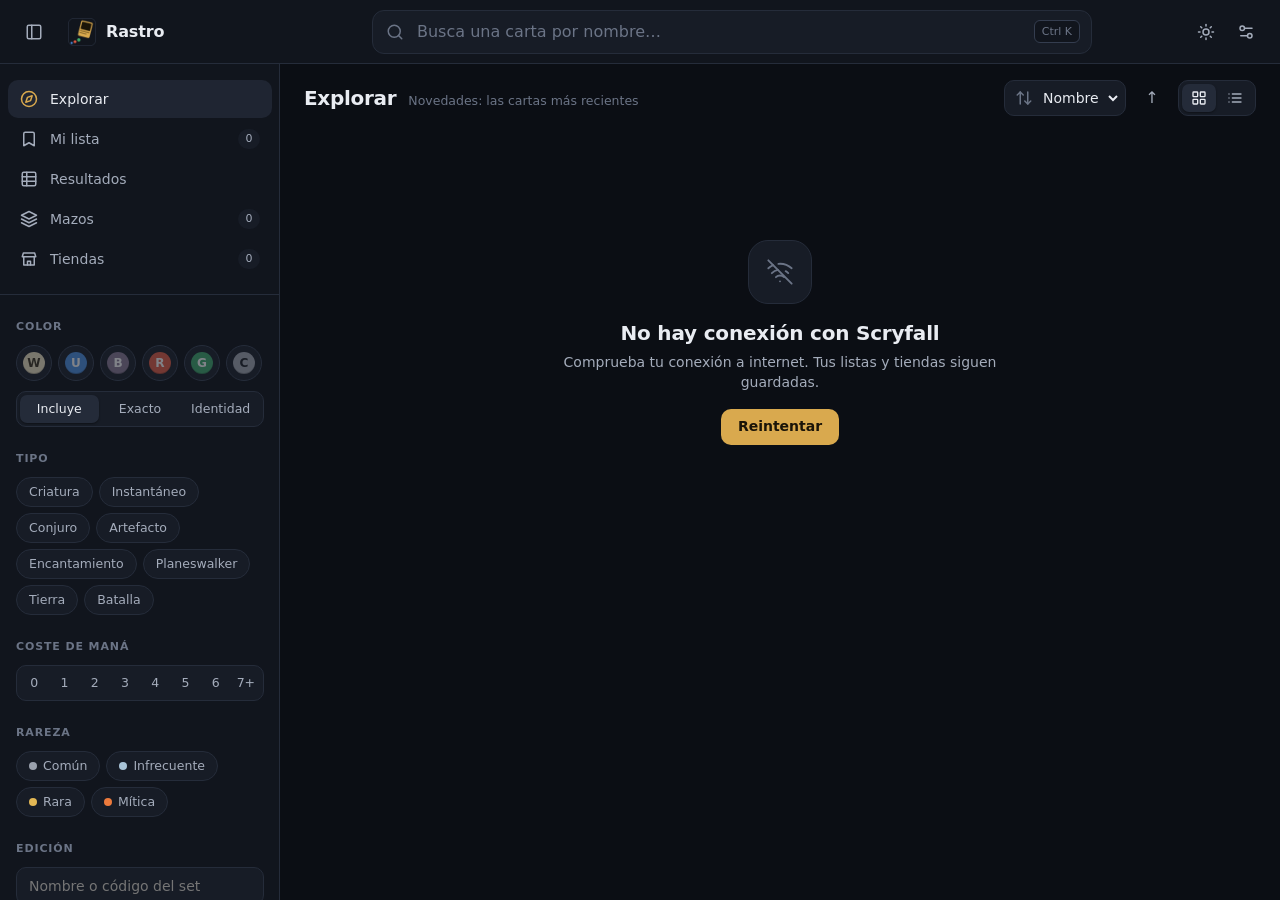
==== commit 19ac1ad8: "Rastro 1.1.0 - Options: 'Buscar actualización' button next to the version forces an update   check a" ====
--- a/ui/index.html
+++ b/ui/index.html
@@ -295,6 +295,17 @@
     </footer>
   </form>
 </dialog>
+<dialog class="modal art-dlg" id="artDlg">
+  <form method="dialog" class="modal-body">
+    <header class="modal-head">
+      <h2 id="artTitle">Arte</h2>
+      <button class="icon-btn" value="cancel" formnovalidate title="Cerrar"><svg class="ic"><use href="#i-x"/></svg></button>
+    </header>
+    <p class="modal-note">Elige la edición. Se conservan las copias, la zona y si la tienes; el precio pasa a ser el de esa edición.</p>
+    <label class="check"><input type="checkbox" id="artFoil">Versión foil (las ediciones que solo existen en foil lo son siempre)</label>
+    <div class="art-grid" id="artGrid"></div>
+  </form>
+</dialog>
 <dialog class="modal" id="optDlg">
   <form method="dialog" class="modal-body" id="optForm">
     <header class="modal-head">
@@ -311,6 +322,11 @@
         <input type="checkbox" class="opt-check" id="optVer"></label>
     </section>
     <section class="opt-group">
+      <h3>Apariencia</h3>
+      <label class="opt"><span>Efecto foil<small>Brillo en las cartas que solo existen en foil, las que marcas foil en un mazo y las que pides "Solo foil" en Mi lista.</small></span>
+        <input type="checkbox" class="opt-check" id="optFoil"></label>
+    </section>
+    <section class="opt-group">
       <h3>Caché</h3>
       <label class="opt"><span>Recordar páginas leídas<small>Lo consultado en este tiempo no se vuelve a pedir. 0 = siempre datos frescos.</small></span>
         <span class="opt-num"><input class="field" id="optCache" type="number" min="0" max="72" step="1"> h</span></label>
@@ -323,7 +339,7 @@
         <button type="button" class="btn sm" id="optSetup">Abrir</button></div>
     </section>
     <footer class="modal-foot">
-      <span class="opt-version"><span id="optVersion"></span><button type="button" class="btn sm ghost" id="optReset">Valores por defecto</button></span>
+      <span class="opt-version"><span id="optVersion"></span><button type="button" class="btn sm" id="optUpdate">Buscar actualización</button><button type="button" class="btn sm ghost" id="optReset">Valores por defecto</button></span>
       <button class="btn primary" value="default">Hecho</button>
     </footer>
   </form>
--- a/ui/app.css
+++ b/ui/app.css
@@ -712,7 +712,7 @@
 .deck-group h3 { display: flex; align-items: baseline; gap: 8px; margin: 0 0 4px; padding: 0 4px; font-size: var(--fs-sm); font-weight: 650; color: var(--text-2); }
 .deck-group h3 span { color: var(--text-3); font-weight: 500; font-variant-numeric: tabular-nums; }
 .deck-group h3 .deck-sub { margin-left: auto; }
-.deck-row { display: grid; grid-template-columns: auto auto minmax(0, 1fr) auto 70px auto auto; align-items: center; gap: 10px; padding: 4px 6px; border-radius: var(--r-sm); font-size: var(--fs-md); }
+.deck-row { display: grid; grid-template-columns: auto auto minmax(0, 1fr) auto 70px auto auto auto; align-items: center; gap: 10px; padding: 4px 6px; border-radius: var(--r-sm); font-size: var(--fs-md); }
 .deck-row:hover { background: var(--surface-2); }
 .deck-row.have .deck-cname { color: var(--text-3); }
 .deck-row.bad .deck-cname { color: var(--bad); }
@@ -757,3 +757,69 @@
 .deck-dlg-field[hidden] { display: none; }
 .opt-version { display: flex; align-items: center; gap: var(--s-2); color: var(--text-3); font-size: var(--fs-xs); }
 .update-banner { position: fixed; left: 50%; bottom: 24px; transform: translateX(-50%); z-index: 100; padding: 12px 18px; border-radius: var(--r-lg); background: var(--surface-3); border: 1px solid var(--accent); color: var(--text); font-size: var(--fs-sm); box-shadow: var(--shadow-lg); }
+.combo { border-top: 1px solid var(--border); padding: 6px 0; }
+.combo summary { cursor: pointer; display: grid; gap: 2px; list-style: none; }
+.combo summary::-webkit-details-marker { display: none; }
+.combo-cards { display: flex; flex-wrap: wrap; gap: 4px; }
+.combo-cards b { font-weight: 550; padding: 1px 6px; border-radius: var(--r-sm); background: var(--surface-2); color: var(--text); }
+.combo-cards b.falta { background: transparent; border: 1px dashed var(--warn); color: var(--warn); }
+.combo-res { color: var(--ok); font-size: var(--fs-xs); }
+.combo p, .combo ol { margin: 6px 0 0; color: var(--text-2); }
+.combo ol { padding-left: 18px; display: grid; gap: 3px; }
+.combo .muted { color: var(--text-3); font-size: var(--fs-xs); }
+.combo a { display: inline-block; margin-top: 6px; color: var(--accent); font-size: var(--fs-xs); }
+.combo-sub { margin: 10px 0 2px; font-size: var(--fs-xs); font-weight: 650; color: var(--text-3); text-transform: uppercase; letter-spacing: .06em; }
+.deck-note.warn { color: var(--warn); }
+
+/* ---------- Marcar cartas de Mi lista para buscar ---------- */
+.sel-box { position: absolute; top: 8px; left: 8px; z-index: 2; width: 30px; height: 30px; display: grid; place-items: center; border-radius: 8px; background: rgba(10, 12, 18, .72); backdrop-filter: blur(6px); cursor: pointer; }
+.sel-box input { width: 16px; height: 16px; margin: 0; accent-color: var(--accent); cursor: pointer; }
+.results.rows .sel-box { top: 50%; left: 4px; transform: translateY(-50%); width: 24px; height: 24px; }
+.sel-actions { display: inline-flex; gap: 2px; }
+
+/* ---------- Elegir arte de una carta del mazo ---------- */
+.art-dlg { width: min(860px, calc(100vw - 32px)); }
+.art-grid { display: grid; grid-template-columns: repeat(auto-fill, minmax(130px, 1fr)); gap: var(--s-2); max-height: 62vh; overflow: auto; padding: 2px; }
+.art-opt { display: grid; gap: 4px; padding: 4px; border-radius: var(--r-md); border: 2px solid transparent; background: none; color: var(--text-2); cursor: pointer; text-align: left; }
+.art-opt:hover { background: var(--surface-2); }
+.art-opt.on { border-color: var(--accent); }
+.art-opt > span { aspect-ratio: 488 / 680; border-radius: 4.5% / 3.5%; overflow: hidden; background: var(--surface-3); }
+.art-opt img { width: 100%; height: 100%; display: block; }
+.art-opt small { font-size: var(--fs-xs); white-space: nowrap; overflow: hidden; text-overflow: ellipsis; }
+
+/* ---------- Brillo foil ---------- */
+/* Dos capas sobre la imagen: un arcoíris suave en bandas diagonales (soft-light, no quema los oscuros)
+   y un reflejo de luz que la cruza despacio (screen, ilumina sin tapar). Se ve siempre; Opciones → Efecto foil lo apaga. */
+.foil { position: relative; overflow: hidden; isolation: isolate; }
+.foil img { filter: saturate(1.2) contrast(1.05) brightness(1.06); }
+.foil::before, .foil::after { content: ""; position: absolute; inset: 0; pointer-events: none; border-radius: inherit; z-index: 1; }
+.foil::before {
+  background: repeating-linear-gradient(118deg,
+    hsl(330 90% 75%) 0%, hsl(45 95% 72%) 7%, hsl(150 80% 70%) 14%, hsl(200 90% 72%) 21%, hsl(270 85% 76%) 28%, hsl(330 90% 75%) 35%);
+  background-size: 260% 260%;
+  mix-blend-mode: soft-light; opacity: .85;
+  animation: foil-arcoiris 9s ease-in-out infinite alternate;
+}
+.foil::after {
+  background: linear-gradient(118deg, transparent 33%, rgba(255, 255, 255, .12) 41%, rgba(255, 250, 235, .5) 47%, rgba(220, 240, 255, .2) 53%, transparent 62%);
+  background-size: 300% 300%; background-repeat: no-repeat; /* sin repetir: nunca asoma el borde de otra copia */
+  mix-blend-mode: screen; opacity: 1;
+  animation: foil-reflejo 6s linear infinite;
+}
+@keyframes foil-arcoiris { from { background-position: 0% 0%; } to { background-position: 100% 100%; } }
+/* El reflejo empieza y acaba fuera de la carta (transparente), así el salto al reiniciar no se ve */
+@keyframes foil-reflejo { 0% { background-position: 100% 100%; } 60%, 100% { background-position: 0% 0%; } }
+@media (prefers-reduced-motion: reduce) { .foil::before, .foil::after { animation: none; background-position: 50% 50%; } }
+.sin-foil .foil::before, .sin-foil .foil::after { display: none; }
+.sin-foil .foil img { filter: none; }
+.foil-badge { position: absolute; left: 10px; bottom: 10px; z-index: 2; padding: 2px 8px; border-radius: var(--r-pill); font-size: var(--fs-xs); font-weight: 650; color: #1a1408;
+  background: linear-gradient(90deg, #ffd2f0, #fff1b8, #c8ffe9, #c6e4ff, #e7d0ff); }
+.deck-preview-wrap { display: block; border-radius: 4.5% / 3.5%; overflow: hidden; box-shadow: var(--shadow-lg); }
+.deck-preview-wrap .deck-preview { display: block; box-shadow: none; }
+.foil-tag { margin-left: 4px; padding: 0 6px; border-radius: var(--r-pill); font-size: 10.5px; font-weight: 700; color: #1a1408; background: linear-gradient(90deg, #ffd2f0, #fff1b8, #c8ffe9, #c6e4ff, #e7d0ff); vertical-align: 1px; }
+.foil-btn { margin-left: 6px; padding: 0 7px; height: 18px; border-radius: var(--r-pill); border: 1px dashed var(--border-strong); background: none; color: var(--text-3); font: 650 10.5px/16px var(--font); cursor: pointer; vertical-align: 1px; }
+.foil-btn:hover { color: var(--text); border-color: var(--text-3); }
+.foil-btn.on { border: 0; color: #1a1408; background: linear-gradient(90deg, #ffd2f0, #fff1b8, #c8ffe9, #c6e4ff, #e7d0ff); line-height: 18px; }
+.card .name { display: flex; align-items: center; }
+.card .name .nm { min-width: 0; overflow: hidden; text-overflow: ellipsis; }
+.card .name .qty, .card .name .foil-btn, .card .name .foil-tag { flex: none; }
